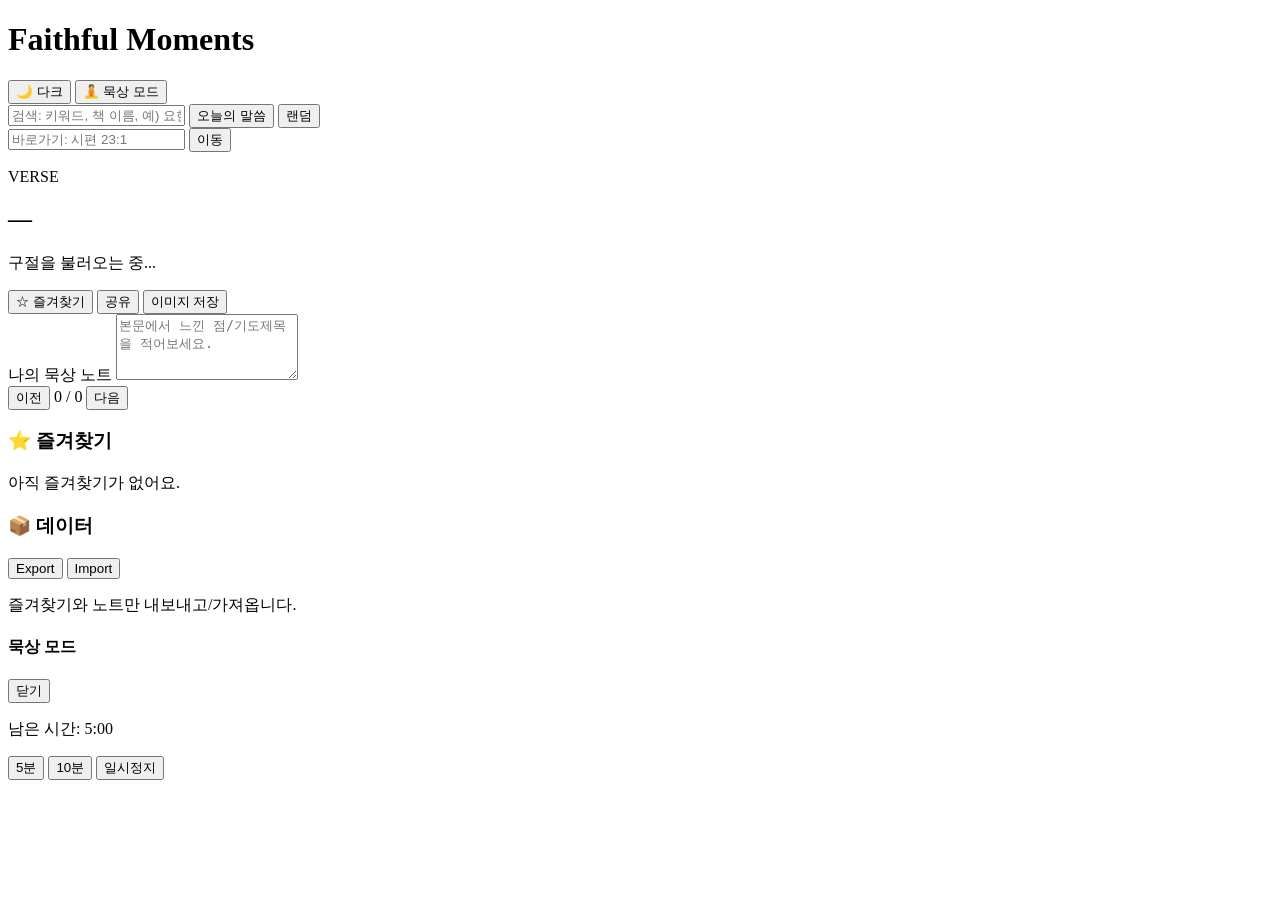
==== index.html @ 771bdcca "Add files via upload" ====
<!doctype html>
<html lang="ko" data-theme="dark">
<head>
  <meta charset="UTF-8" />
  <title>Faithful Moments - 성경 묵상</title>
  <meta name="viewport" content="width=device-width, initial-scale=1" />
  <meta name="description" content="성경 말씀을 검색하고 묵상 노트를 남길 수 있는 웹앱" />
  <link rel="stylesheet" href="./css/styles.css" />
  <link rel="stylesheet" href="./css/tokens.css" />
</head>
<body>
<header class="topbar">
  <h1 class="brand">Faithful Moments</h1>
  <div class="top-actions">
    <button id="theme-toggle" class="btn secondary">🌙 다크</button>
    <button id="open-meditation" class="btn primary">🧘 묵상 모드</button>
  </div>
</header>

<main class="container">
  <section class="controls">
    <div class="controls-left">
      <input id="search-input" class="input" placeholder="검색: 키워드, 책 이름, 예) 요한복음 3:16" />
      <button id="today-btn" class="btn secondary">오늘의 말씀</button>
      <button id="random-btn" class="btn">랜덤</button>
    </div>
    <div class="controls-right">
      <input id="goto-input" class="input" placeholder="바로가기: 시편 23:1" />
      <button id="goto-btn" class="btn secondary">이동</button>
    </div>
  </section>

  <p id="result-info" class="result-info"></p>

  <section id="verse-card" class="verse-card">
    <div class="verse-head">
      <div class="verse-meta">VERSE</div>
      <h2 id="verse-ref" class="verse-ref">—</h2>
    </div>
    <p id="verse-text" class="verse-text">구절을 불러오는 중...</p>

    <div class="verse-actions">
      <button id="fav-btn" class="btn secondary">☆ 즐겨찾기</button>
      <button id="share-btn" class="btn secondary">공유</button>
      <button id="download-btn" class="btn secondary">이미지 저장</button>
    </div>

    <div class="note-wrap">
      <label for="note-input">나의 묵상 노트</label>
      <textarea id="note-input" class="textarea" rows="4" placeholder="본문에서 느낀 점/기도제목을 적어보세요."></textarea>
    </div>

    <div class="pager">
      <button id="prev-btn" class="btn secondary">이전</button>
      <span id="pager-info" class="pager-info">0 / 0</span>
      <button id="next-btn" class="btn secondary">다음</button>
    </div>
  </section>

  <section class="panel-grid">
    <div class="panel">
      <h3>⭐ 즐겨찾기</h3>
      <ul id="fav-list" class="fav-list"></ul>
      <p id="fav-empty" class="muted">아직 즐겨찾기가 없어요.</p>
    </div>
    <div class="panel">
      <h3>📦 데이터</h3>
      <div class="btn-row">
        <button id="export-btn" class="btn secondary">Export</button>
        <button id="import-btn" class="btn secondary">Import</button>
      </div>
      <p class="muted text-sm">즐겨찾기와 노트만 내보내고/가져옵니다.</p>
    </div>
  </section>
</main>

<!-- 묵상 모달 -->
<div id="meditation-modal" class="modal hidden">
  <div class="modal-body">
    <div class="modal-header">
      <h4>묵상 모드</h4>
      <button id="close-meditation" class="btn secondary">닫기</button>
    </div>
    <div class="modal-content">
      <p id="med-ref" class="modal-ref"></p>
      <p id="med-text" class="modal-text"></p>
      <p class="muted" id="timer-text">남은 시간: 5:00</p>
      <div class="btn-row center">
        <button data-t="300" class="btn secondary timer-btn">5분</button>
        <button data-t="600" class="btn secondary timer-btn">10분</button>
        <button data-t="0" class="btn secondary timer-btn">일시정지</button>
      </div>
    </div>
  </div>
</div>

<script src="./js/app.js" type="module"></script>
</body>
</html>
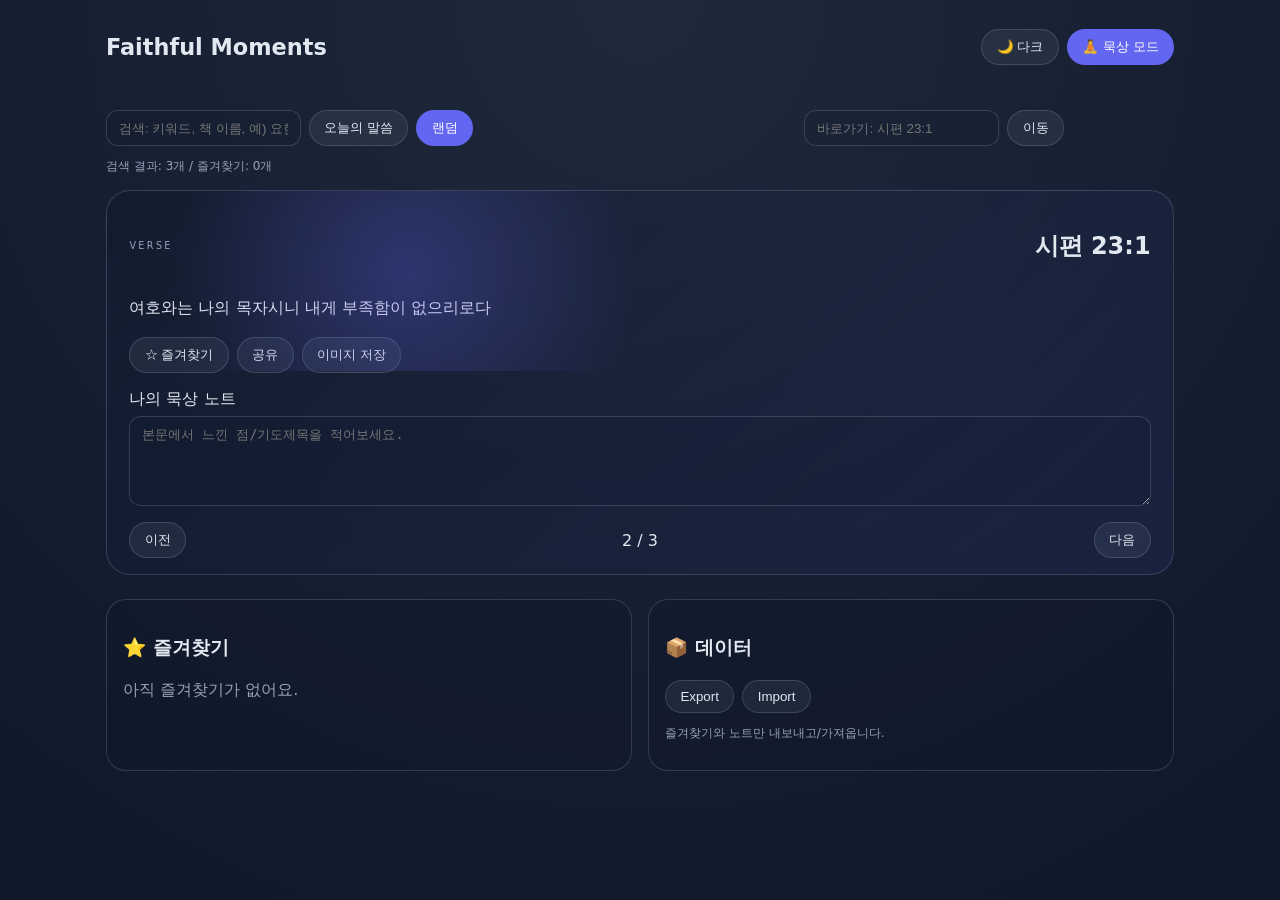
==== commit 4c3e3190: "Fix stylesheet paths in index.html Updated stylesheet links to point to the Faithful-Moments directo" ====
--- a/index.html
+++ b/index.html
@@ -5,8 +5,8 @@
   <title>Faithful Moments - 성경 묵상</title>
   <meta name="viewport" content="width=device-width, initial-scale=1" />
   <meta name="description" content="성경 말씀을 검색하고 묵상 노트를 남길 수 있는 웹앱" />
-  <link rel="stylesheet" href="./css/styles.css" />
-  <link rel="stylesheet" href="./css/tokens.css" />
+  <link rel="stylesheet" href="./Faithful-Moments/css/styles.css" />
+  <link rel="stylesheet" href="./Faithful-Moments/css/tokens.css" />
 </head>
 <body>
 <header class="topbar">
@@ -94,6 +94,7 @@
   </div>
 </div>
 
-<script src="./js/app.js" type="module"></script>
+<script src="./Faithful-Moments/js/app.js" type="module"></script>
 </body>
 </html>
+
--- a/Faithful-Moments/css/styles.css
+++ b/Faithful-Moments/css/styles.css
@@ -0,0 +1,173 @@
+import tokens.css
+:root {
+  --bg: #0f172a;
+  --surface: rgba(15, 23, 42, 0.4);
+  --border: rgba(148, 163, 184, 0.25);
+  --text: #e2e8f0;
+  --muted: #94a3b8;
+  --brand: #6366f1;
+  --radius: 1.5rem;
+  --shadow: 0 20px 40px rgba(0,0,0,.15);
+}
+:root[data-theme="light"] {
+  --bg: #e2e8f0;
+  --surface: rgba(255, 255, 255, 0.8);
+  --border: rgba(15, 23, 42, 0.1);
+  --text: #0f172a;
+  --muted: #475569;
+}
+* { box-sizing: border-box; }
+body {
+  margin: 0;
+  background: radial-gradient(circle at top, #1e293b, var(--bg));
+  min-height: 100vh;
+  color: var(--text);
+  font-family: system-ui, -apple-system, BlinkMacSystemFont, "Segoe UI", sans-serif;
+}
+.topbar {
+  max-width: 1100px;
+  margin: 0 auto;
+  padding: 1.2rem 1rem;
+  display: flex;
+  justify-content: space-between;
+  align-items: center;
+}
+.brand { font-size: 1.4rem; font-weight: 700; }
+.top-actions { display: flex; gap: .5rem; }
+.container {
+  max-width: 1100px;
+  margin: 0 auto;
+  padding: 1rem;
+}
+.controls {
+  display: grid;
+  grid-template-columns: 1.3fr .7fr;
+  gap: .75rem;
+  margin-bottom: .75rem;
+}
+.controls-left, .controls-right {
+  display: flex;
+  gap: .5rem;
+}
+.input, .textarea {
+  background: rgba(15,23,42,.1);
+  border: 1px solid var(--border);
+  border-radius: 12px;
+  padding: .55rem .75rem;
+  color: inherit;
+  outline: none;
+}
+.input:focus, .textarea:focus { border-color: rgba(99,102,241,.6); }
+.btn {
+  border: 1px solid transparent;
+  background: var(--brand);
+  color: white;
+  border-radius: 999px;
+  padding: .5rem .9rem;
+  font-weight: 500;
+  cursor: pointer;
+  transition: .1s ease-out;
+}
+.btn:hover { opacity: .9; }
+.btn.secondary {
+  background: rgba(148, 163, 184, 0.1);
+  border: 1px solid var(--border);
+  color: var(--text);
+}
+.result-info {
+  font-size: .75rem;
+  color: var(--muted);
+  margin-bottom: .9rem;
+}
+.verse-card {
+  position: relative;
+  overflow: hidden;
+  background: linear-gradient(140deg, rgba(15,23,42,.4), rgba(99,102,241,.08));
+  border: 1px solid var(--border);
+  border-radius: 1.5rem;
+  padding: 1.2rem 1.4rem 1rem;
+  box-shadow: var(--shadow);
+}
+.verse-card::before {
+  content: "";
+  position: absolute;
+  inset: -20px 40% auto -40px;
+  height: 200px;
+  background: radial-gradient(circle, rgba(99,102,241,.3), transparent 65%);
+  pointer-events: none;
+}
+.verse-head { display: flex; justify-content: space-between; align-items: center; gap: 1rem; }
+.verse-meta { font-size: .6rem; letter-spacing: .25em; color: var(--muted); text-transform: uppercase; }
+.verse-ref { font-size: 1.5rem; font-weight: 700; }
+.verse-text { margin-top: .75rem; line-height: 1.7; font-size: 1rem; }
+.verse-actions { display: flex; gap: .5rem; margin-top: 1rem; }
+.note-wrap { margin-top: 1rem; display: flex; flex-direction: column; gap: .4rem; }
+.textarea { min-height: 90px; resize: vertical; }
+.pager {
+  margin-top: 1rem;
+  display: flex;
+  justify-content: space-between;
+  align-items: center;
+}
+.panel-grid {
+  display: grid;
+  grid-template-columns: 1fr 1fr;
+  gap: 1rem;
+  margin: 1.5rem 0 2.5rem;
+}
+.panel {
+  background: var(--surface);
+  border: 1px solid var(--border);
+  border-radius: 1.25rem;
+  padding: 1rem;
+}
+.fav-list { list-style: none; padding-left: 0; margin: .5rem 0 0; }
+.fav-list li {
+  display: flex;
+  justify-content: space-between;
+  align-items: center;
+  gap: .5rem;
+  padding: .25rem 0;
+  font-size: .85rem;
+}
+.fav-list button {
+  background: none;
+  border: none;
+  color: var(--muted);
+  cursor: pointer;
+}
+.muted { color: var(--muted); }
+.text-sm { font-size: .75rem; }
+.btn-row { display: flex; gap: .5rem; margin-top: .5rem; }
+.btn-row.center { justify-content: center; }
+.modal {
+  position: fixed;
+  inset: 0;
+  background: rgba(15,23,42,.6);
+  display: grid;
+  place-items: center;
+  z-index: 50;
+}
+.modal.hidden { display: none; }
+.modal-body {
+  background: var(--surface);
+  border: 1px solid var(--border);
+  border-radius: 1.25rem;
+  padding: 1.2rem 1.2rem 1.4rem;
+  width: min(540px, 92vw);
+}
+.modal-header {
+  display: flex; justify-content: space-between; align-items: center;
+  margin-bottom: 1rem;
+}
+.modal-ref {
+  font-size: 1.2rem;
+  font-weight: 700;
+  margin-bottom: .5rem;
+}
+.modal-text { line-height: 1.6; margin-bottom: 1rem; }
+@media (max-width: 850px) {
+  .controls { grid-template-columns: 1fr; }
+  .controls-left, .controls-right { flex-wrap: wrap; }
+  .panel-grid { grid-template-columns: 1fr; }
+}
--- a/Faithful-Moments/css/tokens.css
+++ b/Faithful-Moments/css/tokens.css
@@ -0,0 +1,22 @@
+:root {
+  --bg: #0f172a;
+  --surface: rgba(15, 23, 42, 0.4);
+  --surface-solid: #0f172a;
+  --border: rgba(148, 163, 184, 0.25);
+  --text: #e2e8f0;
+  --muted: #94a3b8;
+  --brand: #6366f1;
+  --radius-lg: 1.5rem;
+  --radius-md: 1rem;
+  --shadow-lg: 0 20px 40px rgba(0,0,0,.15);
+  --font-sans: system-ui, -apple-system, BlinkMacSystemFont, "Segoe UI", sans-serif;
+}
+
+:root[data-theme="light"] {
+  --bg: #e2e8f0;
+  --surface: rgba(255, 255, 255, 0.8);
+  --surface-solid: #ffffff;
+  --border: rgba(15, 23, 42, 0.1);
+  --text: #0f172a;
+  --muted: #475569;
+}
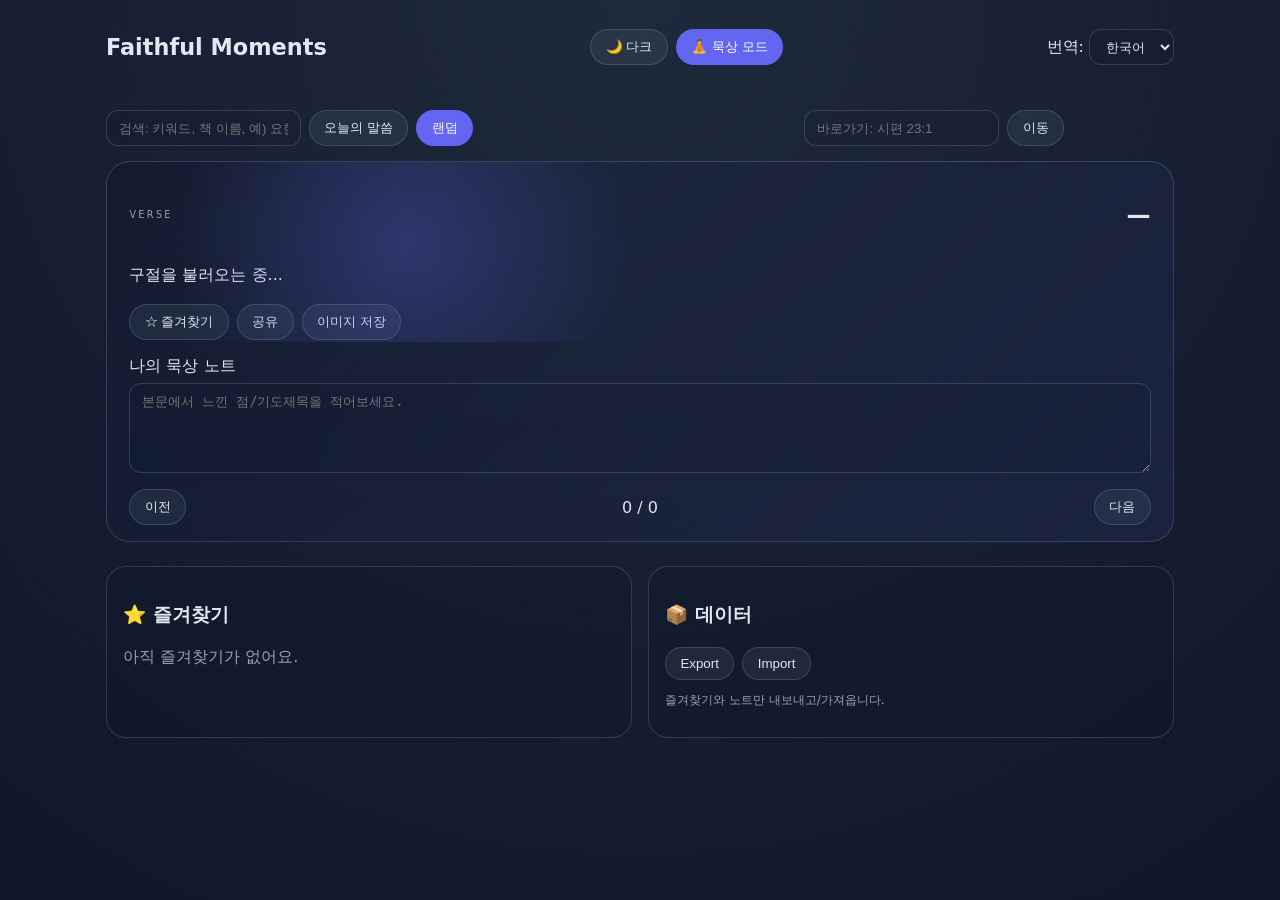
==== commit 573270c8: "Add files via upload" ====
--- a/index.html
+++ b/index.html
@@ -14,6 +14,13 @@
   <div class="top-actions">
     <button id="theme-toggle" class="btn secondary">🌙 다크</button>
     <button id="open-meditation" class="btn primary">🧘 묵상 모드</button>
+  </div>
+  <div class="lang-select-wrap">
+  <label for="lang-select">번역:</label>
+  <select id="lang-select" class="input">
+    <option value="kor" selected>한국어</option>
+    <option value="eng">영어</option>
+  </select>
   </div>
 </header>
 
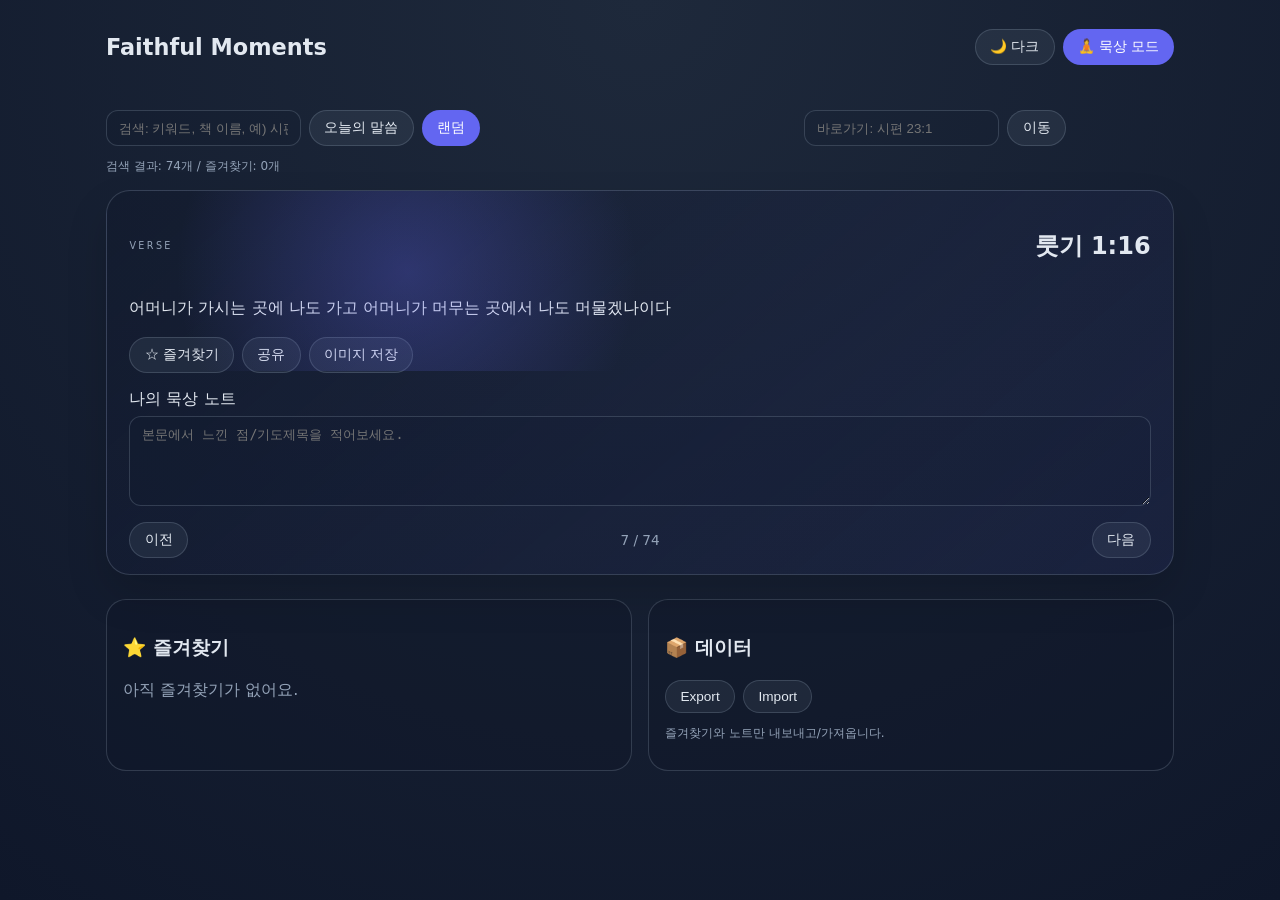
==== commit 67d2b2ff: "Add files via upload 버튼들 전부 작동하도록 오류 수정 한국어 영어 변환 기능 삭제" ====
--- a/index.html
+++ b/index.html
@@ -5,8 +5,8 @@
   <title>Faithful Moments - 성경 묵상</title>
   <meta name="viewport" content="width=device-width, initial-scale=1" />
   <meta name="description" content="성경 말씀을 검색하고 묵상 노트를 남길 수 있는 웹앱" />
-  <link rel="stylesheet" href="./Faithful-Moments/css/styles.css" />
-  <link rel="stylesheet" href="./Faithful-Moments/css/tokens.css" />
+  <link rel="stylesheet" href="./css/tokens.css" />
+  <link rel="stylesheet" href="./css/styles.css" />
 </head>
 <body>
 <header class="topbar">
@@ -15,19 +15,12 @@
     <button id="theme-toggle" class="btn secondary">🌙 다크</button>
     <button id="open-meditation" class="btn primary">🧘 묵상 모드</button>
   </div>
-  <div class="lang-select-wrap">
-  <label for="lang-select">번역:</label>
-  <select id="lang-select" class="input">
-    <option value="kor" selected>한국어</option>
-    <option value="eng">영어</option>
-  </select>
-  </div>
 </header>
 
 <main class="container">
   <section class="controls">
     <div class="controls-left">
-      <input id="search-input" class="input" placeholder="검색: 키워드, 책 이름, 예) 요한복음 3:16" />
+      <input id="search-input" class="input" placeholder="검색: 키워드, 책 이름, 예) 시편 23:1" />
       <button id="today-btn" class="btn secondary">오늘의 말씀</button>
       <button id="random-btn" class="btn">랜덤</button>
     </div>
@@ -37,7 +30,7 @@
     </div>
   </section>
 
-  <p id="result-info" class="result-info"></p>
+  <p id="result-info" class="result-info">구절을 불러오는 중...</p>
 
   <section id="verse-card" class="verse-card">
     <div class="verse-head">
@@ -101,7 +94,6 @@
   </div>
 </div>
 
-<script src="./Faithful-Moments/js/app.js" type="module"></script>
+<script src="./js/app.js" type="module"></script>
 </body>
 </html>
-
--- a/css/tokens.css
+++ b/css/tokens.css
@@ -0,0 +1,22 @@
+:root {
+  --bg: #0f172a;
+  --surface: rgba(15, 23, 42, 0.4);
+  --surface-solid: #0f172a;
+  --border: rgba(148, 163, 184, 0.25);
+  --text: #e2e8f0;
+  --muted: #94a3b8;
+  --brand: #6366f1;
+  --radius-lg: 1.5rem;
+  --radius-md: 1rem;
+  --shadow-lg: 0 20px 40px rgba(0,0,0,.15);
+  --font-sans: system-ui, -apple-system, BlinkMacSystemFont, "Segoe UI", sans-serif;
+}
+
+:root[data-theme="light"] {
+  --bg: #e2e8f0;
+  --surface: rgba(255, 255, 255, 0.8);
+  --surface-solid: #ffffff;
+  --border: rgba(15, 23, 42, 0.1);
+  --text: #0f172a;
+  --muted: #475569;
+}
--- a/css/styles.css
+++ b/css/styles.css
@@ -0,0 +1,200 @@
+* { box-sizing: border-box; }
+
+body {
+  margin: 0;
+  background: radial-gradient(circle at top, #1e293b, var(--bg));
+  min-height: 100vh;
+  color: var(--text);
+  font-family: var(--font-sans);
+}
+
+.topbar {
+  max-width: 1100px;
+  margin: 0 auto;
+  padding: 1.2rem 1rem;
+  display: flex;
+  justify-content: space-between;
+  align-items: center;
+}
+.brand { font-size: 1.4rem; font-weight: 700; }
+.top-actions { display: flex; gap: .5rem; }
+
+.container {
+  max-width: 1100px;
+  margin: 0 auto;
+  padding: 1rem;
+}
+
+.controls {
+  display: grid;
+  grid-template-columns: 1.3fr .7fr;
+  gap: .75rem;
+  margin-bottom: .75rem;
+}
+.controls-left, .controls-right {
+  display: flex;
+  gap: .5rem;
+}
+.input, .textarea {
+  background: rgba(15,23,42,.1);
+  border: 1px solid var(--border);
+  border-radius: 12px;
+  padding: .55rem .75rem;
+  color: inherit;
+  outline: none;
+}
+.input:focus, .textarea:focus { border-color: rgba(99,102,241,.6); }
+
+.btn {
+  border: 1px solid transparent;
+  background: var(--brand);
+  color: white;
+  border-radius: 999px;
+  padding: .5rem .9rem;
+  font-weight: 500;
+  cursor: pointer;
+  transition: .1s ease-out;
+  font-size: .85rem;
+}
+.btn:hover { opacity: .9; }
+.btn.secondary {
+  background: rgba(148, 163, 184, 0.1);
+  border: 1px solid var(--border);
+  color: var(--text);
+}
+
+.result-info {
+  font-size: .75rem;
+  color: var(--muted);
+  margin-bottom: .9rem;
+}
+
+.verse-card {
+  position: relative;
+  overflow: hidden;
+  background: linear-gradient(140deg, rgba(15,23,42,.4), rgba(99,102,241,.08));
+  border: 1px solid var(--border);
+  border-radius: var(--radius-lg);
+  padding: 1.2rem 1.4rem 1rem;
+  box-shadow: var(--shadow-lg);
+}
+.verse-card::before {
+  content: "";
+  position: absolute;
+  inset: -20px 40% auto -40px;
+  height: 200px;
+  background: radial-gradient(circle, rgba(99,102,241,.3), transparent 65%);
+  pointer-events: none;
+}
+.verse-head {
+  display: flex;
+  justify-content: space-between;
+  align-items: center;
+  gap: 1rem;
+}
+.verse-meta {
+  font-size: .6rem;
+  letter-spacing: .25em;
+  color: var(--muted);
+  text-transform: uppercase;
+}
+.verse-ref { font-size: 1.5rem; font-weight: 700; }
+.verse-text {
+  margin-top: .75rem;
+  line-height: 1.7;
+  font-size: 1rem;
+}
+
+.verse-actions {
+  display: flex;
+  gap: .5rem;
+  margin-top: 1rem;
+}
+
+.note-wrap {
+  margin-top: 1rem;
+  display: flex;
+  flex-direction: column;
+  gap: .4rem;
+}
+.textarea { min-height: 90px; resize: vertical; }
+
+.pager {
+  margin-top: 1rem;
+  display: flex;
+  justify-content: space-between;
+  align-items: center;
+}
+.pager-info { font-size: .85rem; color: var(--muted); }
+
+.panel-grid {
+  display: grid;
+  grid-template-columns: 1fr 1fr;
+  gap: 1rem;
+  margin: 1.5rem 0 2.5rem;
+}
+.panel {
+  background: var(--surface);
+  border: 1px solid var(--border);
+  border-radius: 1.25rem;
+  padding: 1rem;
+}
+.fav-list {
+  list-style: none;
+  padding-left: 0;
+  margin: .5rem 0 0;
+}
+.fav-list li {
+  display: flex;
+  justify-content: space-between;
+  align-items: center;
+  gap: .5rem;
+  padding: .25rem 0;
+  font-size: .85rem;
+}
+.fav-list button {
+  background: none;
+  border: none;
+  color: var(--muted);
+  cursor: pointer;
+}
+.muted { color: var(--muted); }
+.text-sm { font-size: .75rem; }
+.btn-row { display: flex; gap: .5rem; margin-top: .5rem; }
+.btn-row.center { justify-content: center; }
+
+/* 모달 */
+.modal {
+  position: fixed;
+  inset: 0;
+  background: rgba(15,23,42,.6);
+  display: grid;
+  place-items: center;
+  z-index: 50;
+}
+.modal.hidden { display: none; }
+.modal-body {
+  background: var(--surface-solid);
+  border: 1px solid var(--border);
+  border-radius: 1.25rem;
+  padding: 1.2rem 1.2rem 1.4rem;
+  width: min(540px, 92vw);
+}
+.modal-header {
+  display: flex;
+  justify-content: space-between;
+  align-items: center;
+  margin-bottom: 1rem;
+}
+.modal-ref {
+  font-size: 1.2rem;
+  font-weight: 700;
+  margin-bottom: .5rem;
+}
+.modal-text { line-height: 1.6; margin-bottom: 1rem; }
+
+@media (max-width: 850px) {
+  .controls { grid-template-columns: 1fr; }
+  .controls-left, .controls-right { flex-wrap: wrap; }
+  .panel-grid { grid-template-columns: 1fr; }
+}
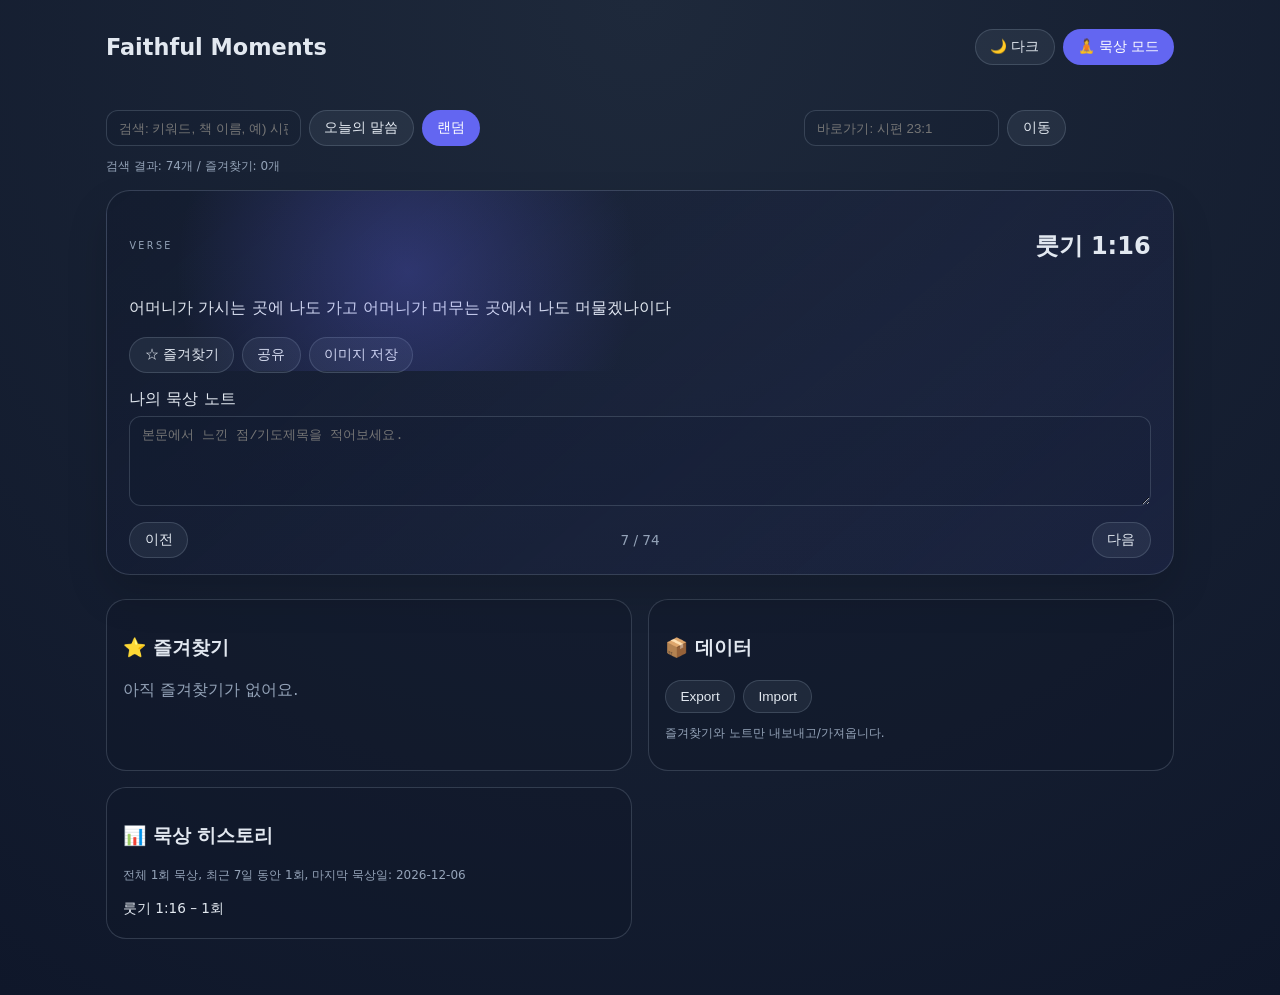
==== commit 1aa3d460: "Add files via upload 묵상 히스토리 통계 기능 추가 README.md 최신화" ====
--- a/index.html
+++ b/index.html
@@ -71,6 +71,13 @@
       </div>
       <p class="muted text-sm">즐겨찾기와 노트만 내보내고/가져옵니다.</p>
     </div>
+    <div class="panel">
+      <h3>📊 묵상 히스토리</h3>
+      <p id="history-summary" class="muted text-sm">
+        아직 묵상 기록이 없어요. 오늘의 말씀 버튼을 눌러보세요.
+      </p>
+      <ul id="history-top" class="fav-list"></ul>
+    </div>
   </section>
 </main>
 
